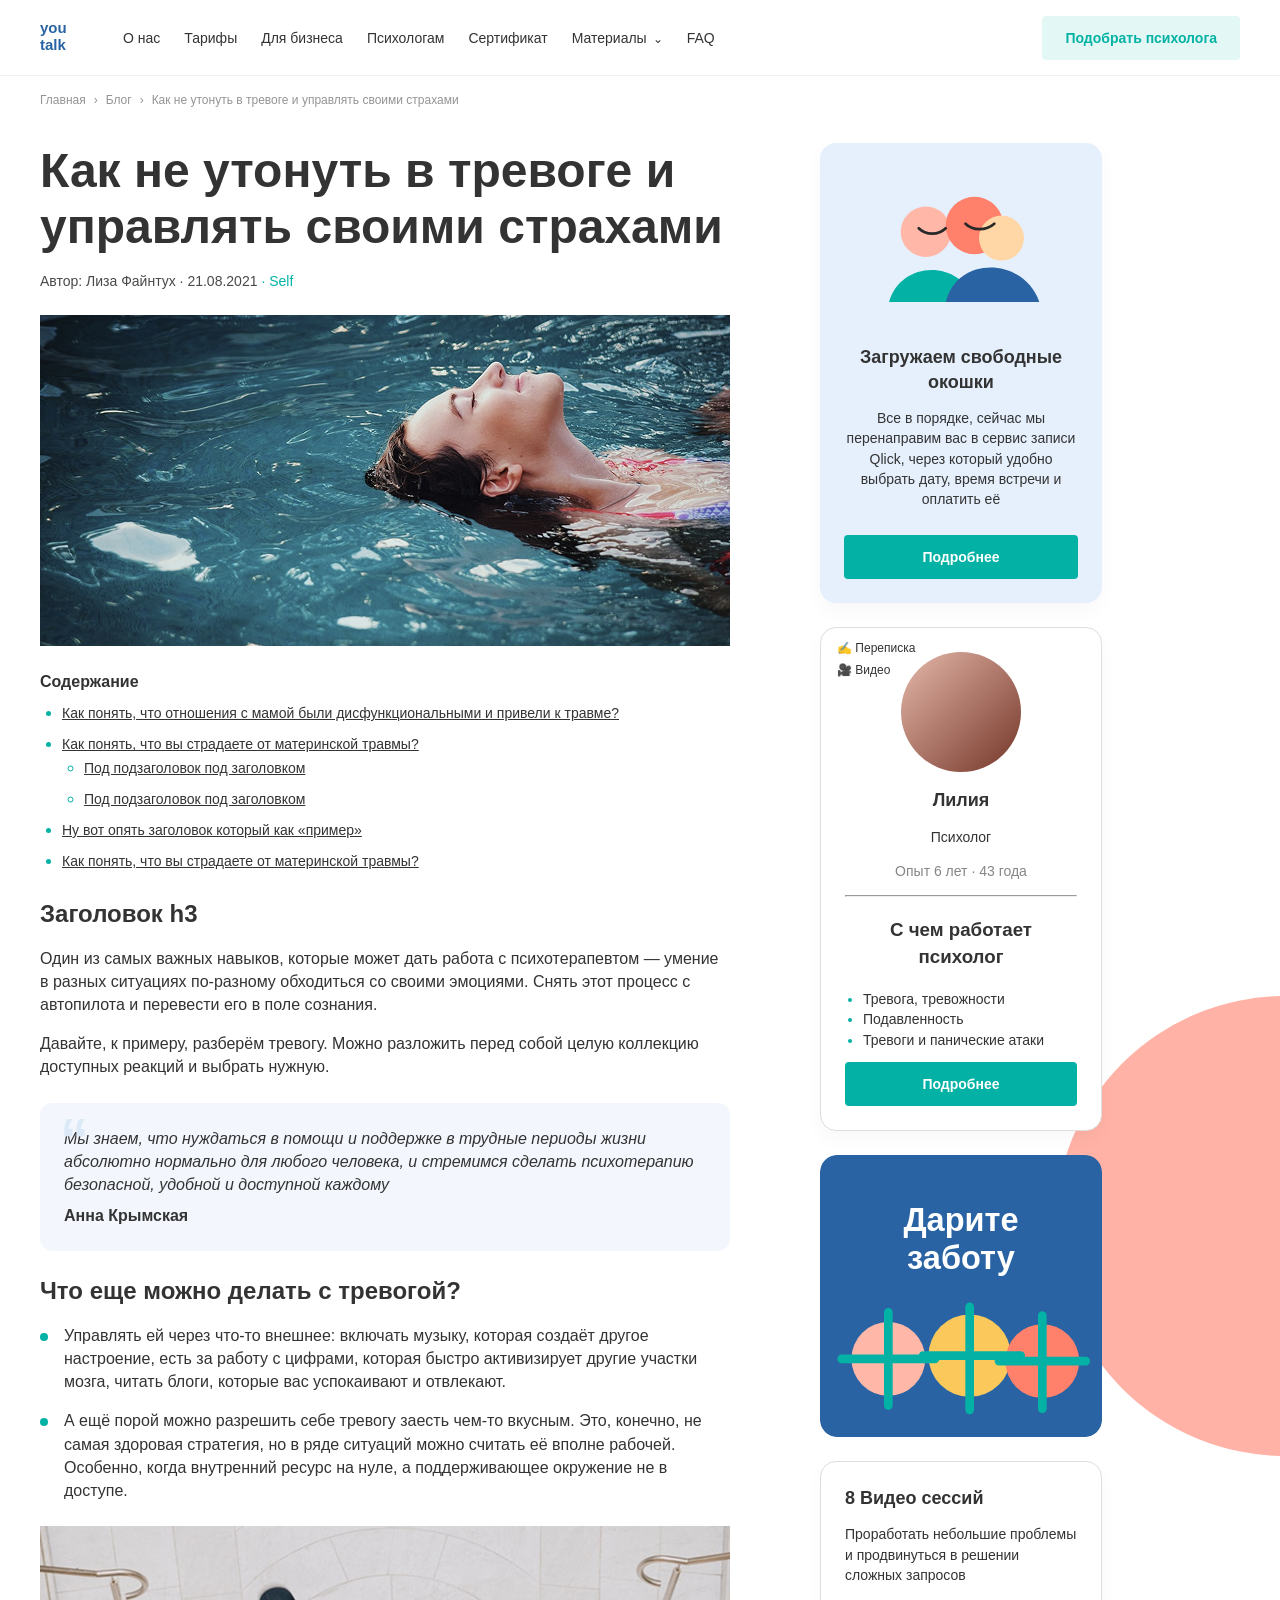
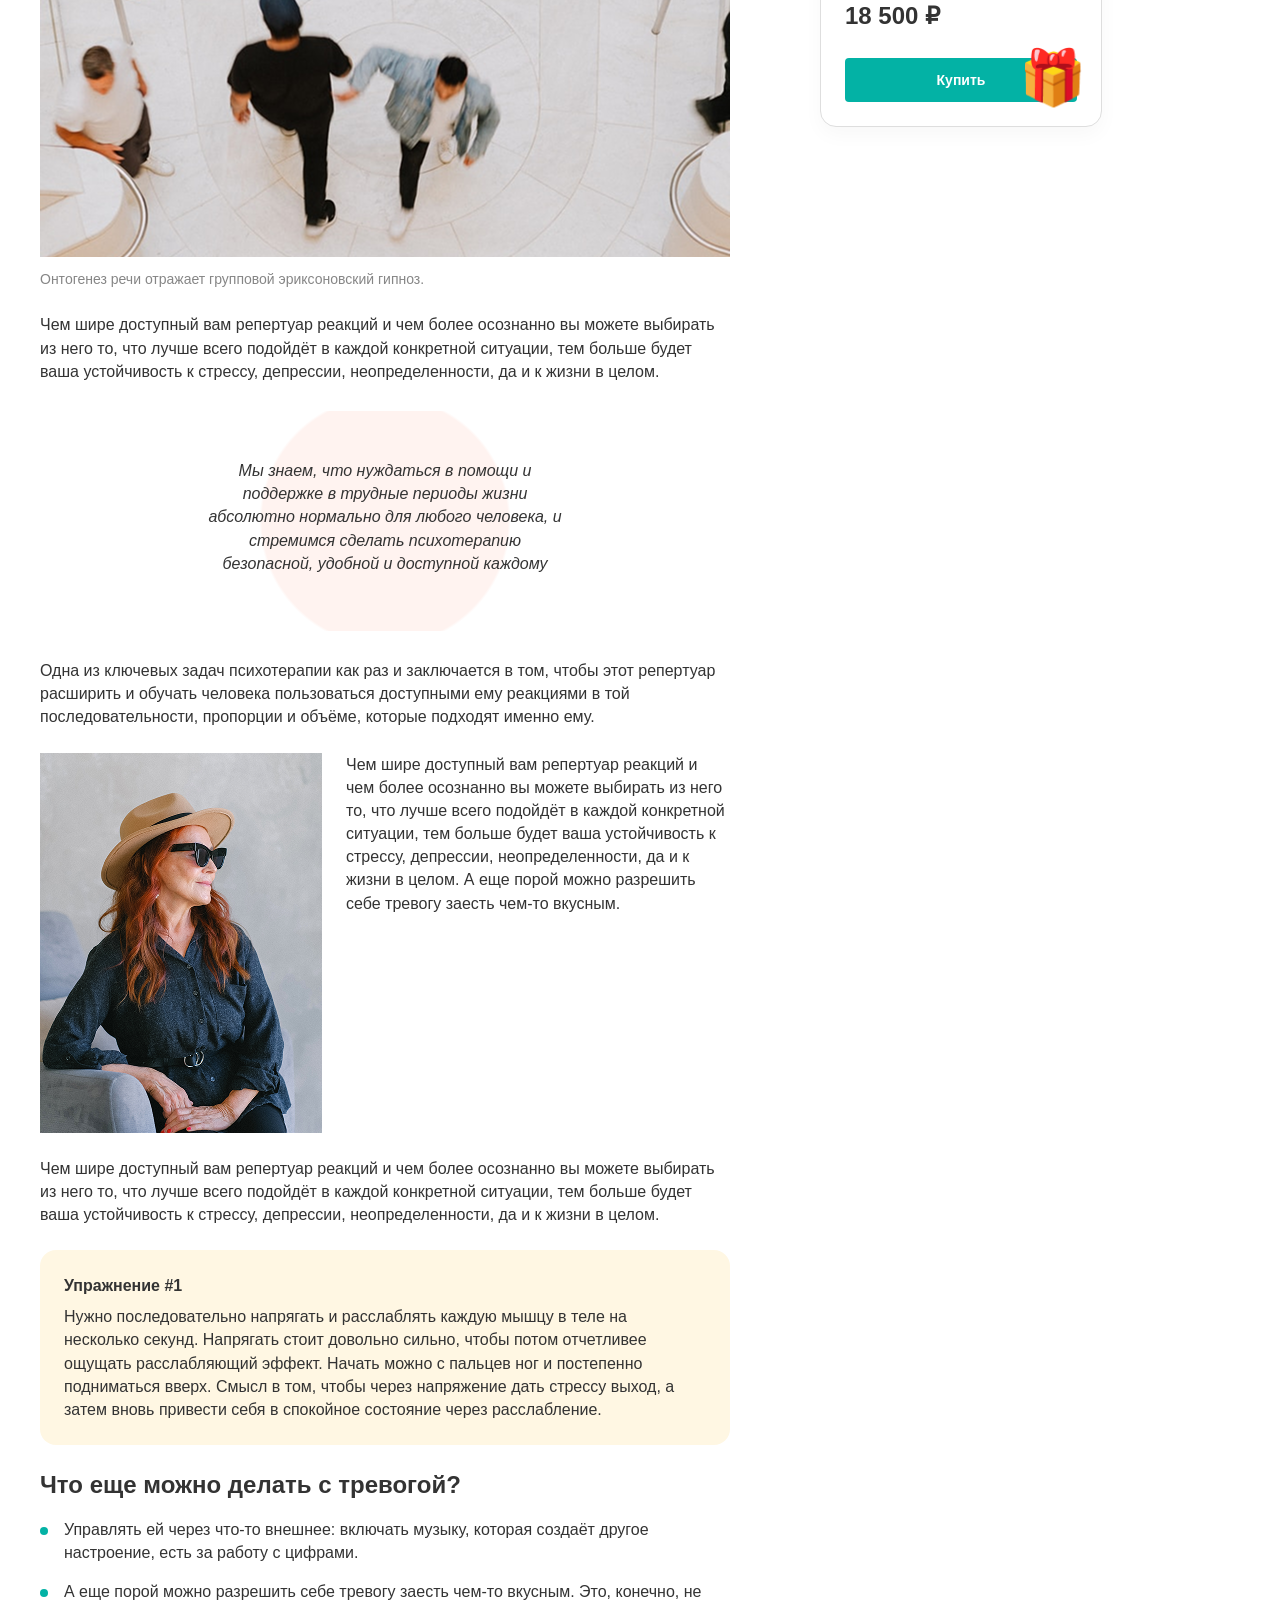
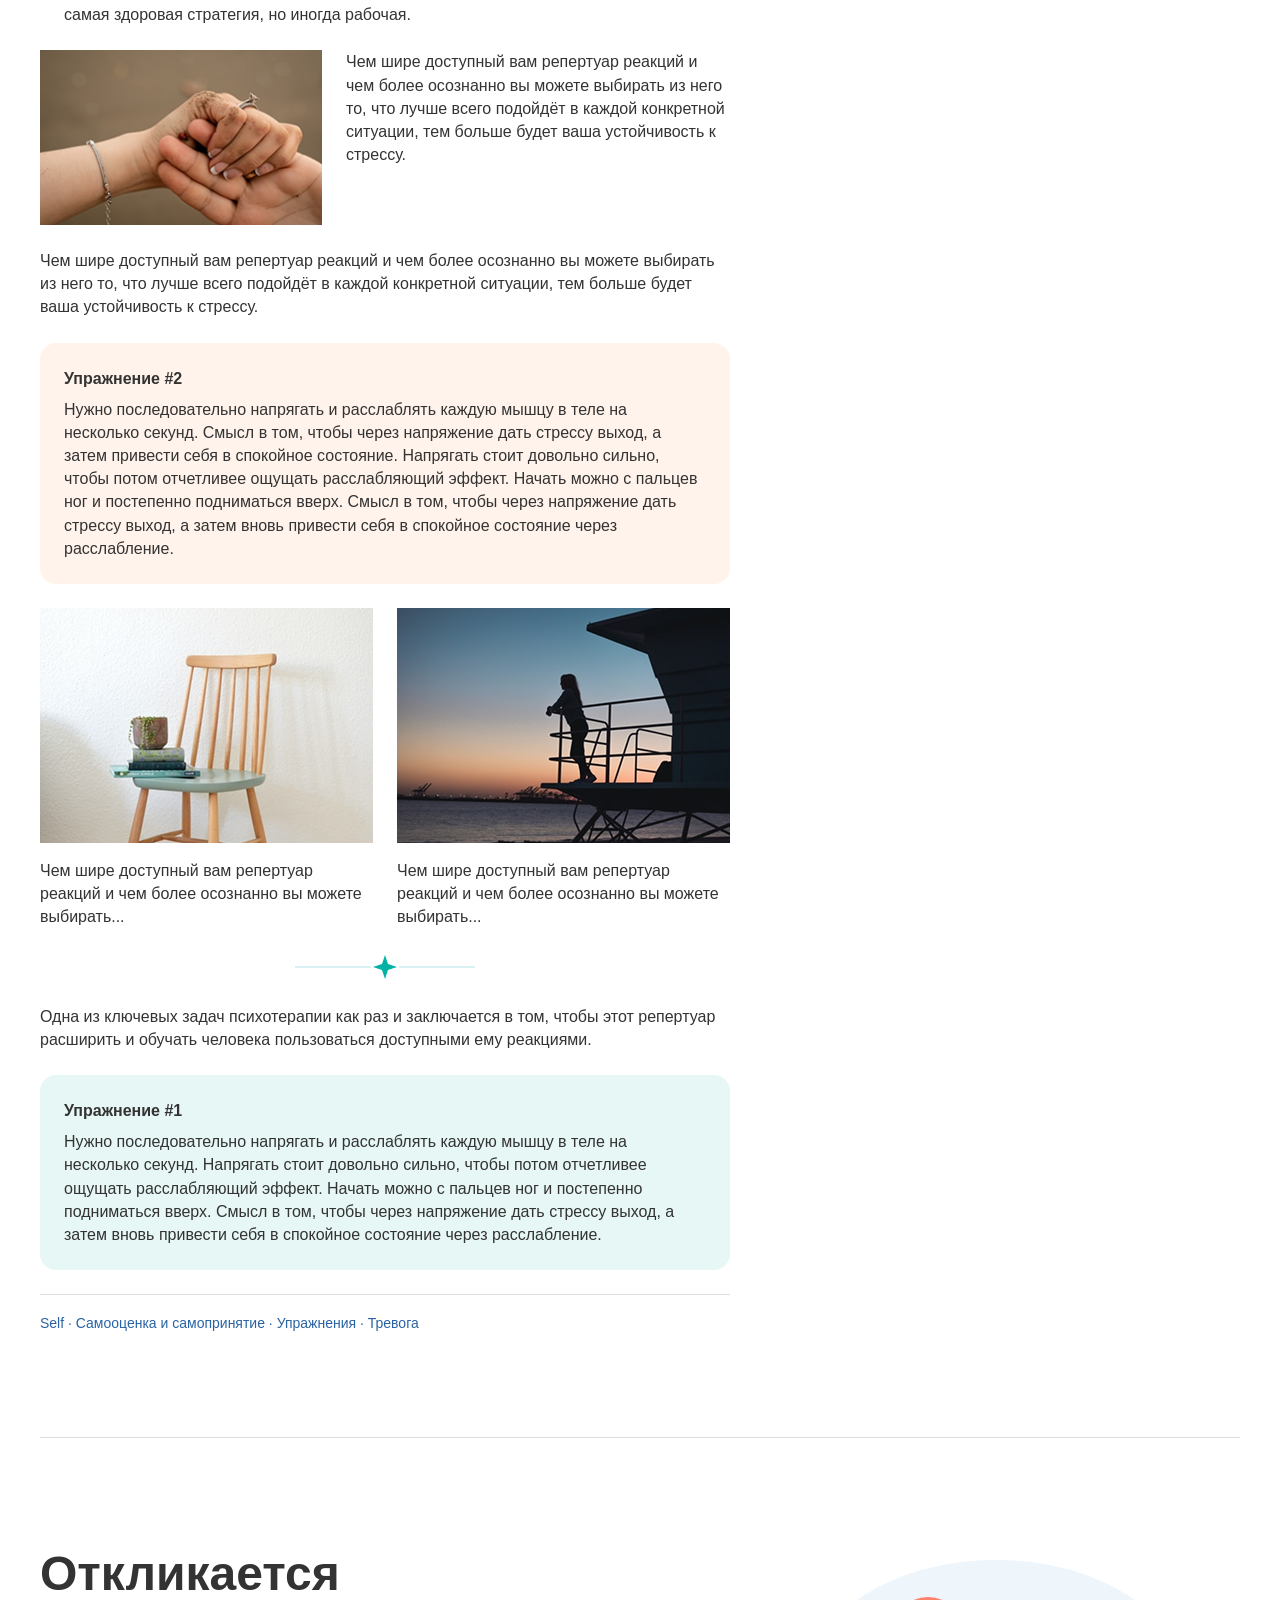
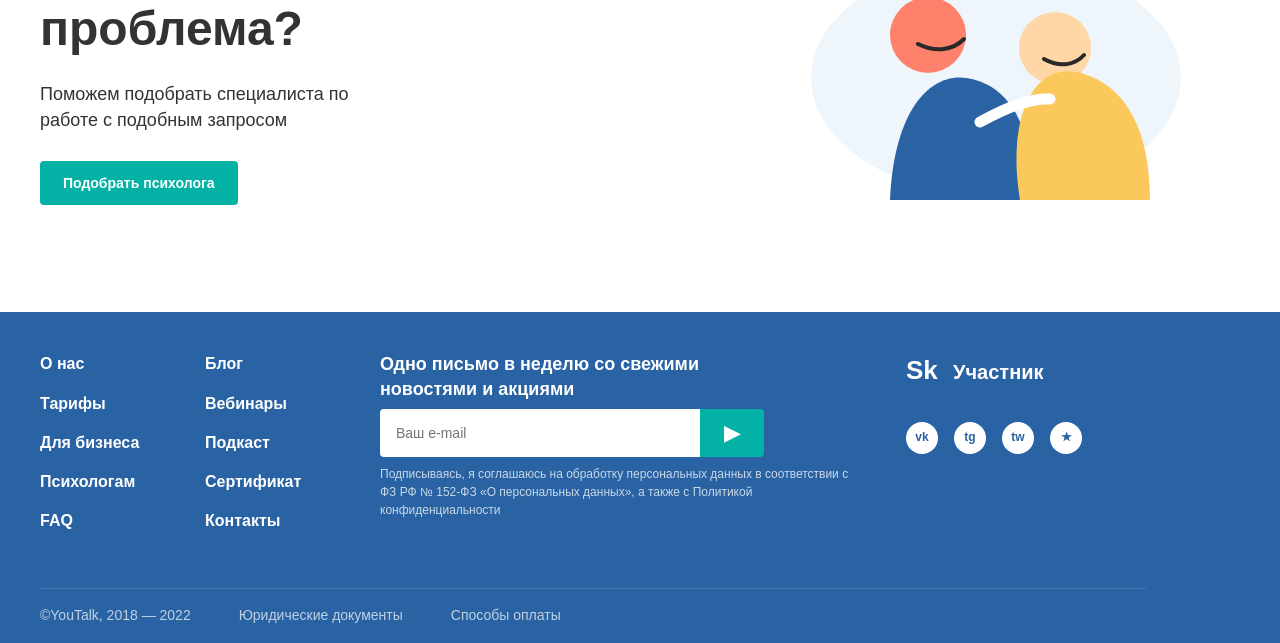
==== article.html @ 29c02474 "working version" ====
<!DOCTYPE html>
<html lang="ru">
<head>
  <meta charset="UTF-8">
  <meta name="viewport" content="width=device-width, initial-scale=1.0">
  <title>Как не утонуть в тревоге — YouTalk</title>
  <link rel="stylesheet" href="css/styles.css">
</head>
<body class="page article-page">
<header class="header">
  <div class="container header__container">
    <a class="header__logo" href="blog.html" aria-label="На главную YouTalk"><img src="assets/icons/logo.svg" alt="YouTalk" width="55" height="38"></a>
    <nav class="header__nav" aria-label="Основная навигация"><ul class="header__list"><li><a class="header__link" href="#">О нас</a></li><li><a class="header__link" href="#">Тарифы</a></li><li><a class="header__link" href="#">Для бизнеса</a></li><li><a class="header__link" href="#">Психологам</a></li><li><a class="header__link" href="#">Сертификат</a></li><li><a class="header__link header__link--drop" href="#">Материалы</a></li><li><a class="header__link" href="#">FAQ</a></li></ul></nav>
    <button class="button button--light header__cta" type="button">Подобрать психолога</button>
    <button class="header__burger" type="button" aria-label="Открыть меню" aria-expanded="false"><span></span></button>
  </div>
</header>

<main class="main article-main">
  <div class="container">
    <nav class="breadcrumbs" aria-label="Хлебные крошки"><a href="blog.html">Главная</a><span>›</span><a href="blog.html">Блог</a><span>›</span><span aria-current="page">Как не утонуть в тревоге и управлять своими страхами</span></nav>
    <div class="article-layout">
      <article class="post">
        <header class="post__header">
          <h1 class="post__title">Как не утонуть в тревоге и управлять своими страхами</h1>
          <p class="post__meta">Автор: Лиза Файнтух · <time datetime="2021-08-21">21.08.2021</time> <span class="post__topic">· Self</span></p>
          <img class="post__hero" src="assets/images/article-water.png" alt="Девушка лежит на воде в бассейне">
        </header>

        <nav class="toc" aria-label="Содержание статьи"><h2 class="toc__title">Содержание</h2><ul class="toc__list"><li><a href="#section-1">Как понять, что отношения с мамой были дисфункциональными и привели к травме?</a></li><li><a href="#section-2">Как понять, что вы страдаете от материнской травмы?</a><ul><li><a href="#section-2">Под подзаголовок под заголовком</a></li><li><a href="#section-2">Под подзаголовок под заголовком</a></li></ul></li><li><a href="#section-3">Ну вот опять заголовок который как «пример»</a></li><li><a href="#section-4">Как понять, что вы страдаете от материнской травмы?</a></li></ul></nav>

        <section class="post__section" id="section-1"><h2>Заголовок h3</h2><p>Один из самых важных навыков, которые может дать работа с психотерапевтом — умение в разных ситуациях по-разному обходиться со своими эмоциями. Снять этот процесс с автопилота и перевести его в поле сознания.</p><p>Давайте, к примеру, разберём тревогу. Можно разложить перед собой целую коллекцию доступных реакций и выбрать нужную.</p><blockquote class="quote quote--blue"><p>Мы знаем, что нуждаться в помощи и поддержке в трудные периоды жизни абсолютно нормально для любого человека, и стремимся сделать психотерапию безопасной, удобной и доступной каждому</p><cite>Анна Крымская</cite></blockquote></section>

        <section class="post__section" id="section-2"><h2>Что еще можно делать с тревогой?</h2><ul class="post__list"><li>Управлять ей через что-то внешнее: включать музыку, которая создаёт другое настроение, есть за работу с цифрами, которая быстро активизирует другие участки мозга, читать блоги, которые вас успокаивают и отвлекают.</li><li>А ещё порой можно разрешить себе тревогу заесть чем-то вкусным. Это, конечно, не самая здоровая стратегия, но в ряде ситуаций можно считать её вполне рабочей. Особенно, когда внутренний ресурс на нуле, а поддерживающее окружение не в доступе.</li></ul><figure class="post__figure"><img src="assets/images/article-people.png" alt="Люди в светлом помещении вид сверху"><figcaption>Онтогенез речи отражает групповой эриксоновский гипноз.</figcaption></figure><p>Чем шире доступный вам репертуар реакций и чем более осознанно вы можете выбирать из него то, что лучше всего подойдёт в каждой конкретной ситуации, тем больше будет ваша устойчивость к стрессу, депрессии, неопределенности, да и к жизни в целом.</p><blockquote class="quote quote--circle"><p>Мы знаем, что нуждаться в помощи и поддержке в трудные периоды жизни абсолютно нормально для любого человека, и стремимся сделать психотерапию безопасной, удобной и доступной каждому</p></blockquote></section>

        <section class="post__section" id="section-3"><p>Одна из ключевых задач психотерапии как раз и заключается в том, чтобы этот репертуар расширить и обучать человека пользоваться доступными ему реакциями в той последовательности, пропорции и объёме, которые подходят именно ему.</p><div class="post__media"><img src="assets/images/article-woman.png" alt="Женщина в шляпе сидит на диване"><p>Чем шире доступный вам репертуар реакций и чем более осознанно вы можете выбирать из него то, что лучше всего подойдёт в каждой конкретной ситуации, тем больше будет ваша устойчивость к стрессу, депрессии, неопределенности, да и к жизни в целом. А еще порой можно разрешить себе тревогу заесть чем-то вкусным.</p></div><p>Чем шире доступный вам репертуар реакций и чем более осознанно вы можете выбирать из него то, что лучше всего подойдёт в каждой конкретной ситуации, тем больше будет ваша устойчивость к стрессу, депрессии, неопределенности, да и к жизни в целом.</p><section class="exercise exercise--yellow"><h3>Упражнение #1</h3><p>Нужно последовательно напрягать и расслаблять каждую мышцу в теле на несколько секунд. Напрягать стоит довольно сильно, чтобы потом отчетливее ощущать расслабляющий эффект. Начать можно с пальцев ног и постепенно подниматься вверх. Смысл в том, чтобы через напряжение дать стрессу выход, а затем вновь привести себя в спокойное состояние через расслабление.</p></section></section>

        <section class="post__section" id="section-4"><h2>Что еще можно делать с тревогой?</h2><ul class="post__list"><li>Управлять ей через что-то внешнее: включать музыку, которая создаёт другое настроение, есть за работу с цифрами.</li><li>А еще порой можно разрешить себе тревогу заесть чем-то вкусным. Это, конечно, не самая здоровая стратегия, но иногда рабочая.</li></ul><div class="post__media"><img src="assets/images/article-hands.png" alt="Руки лежат одна на другой"><p>Чем шире доступный вам репертуар реакций и чем более осознанно вы можете выбирать из него то, что лучше всего подойдёт в каждой конкретной ситуации, тем больше будет ваша устойчивость к стрессу.</p></div><p>Чем шире доступный вам репертуар реакций и чем более осознанно вы можете выбирать из него то, что лучше всего подойдёт в каждой конкретной ситуации, тем больше будет ваша устойчивость к стрессу.</p><section class="exercise exercise--pink"><h3>Упражнение #2</h3><p>Нужно последовательно напрягать и расслаблять каждую мышцу в теле на несколько секунд. Смысл в том, чтобы через напряжение дать стрессу выход, а затем привести себя в спокойное состояние. Напрягать стоит довольно сильно, чтобы потом отчетливее ощущать расслабляющий эффект. Начать можно с пальцев ног и постепенно подниматься вверх. Смысл в том, чтобы через напряжение дать стрессу выход, а затем вновь привести себя в спокойное состояние через расслабление.</p></section><div class="post__columns"><figure><img src="assets/images/article-chair.png" alt="Стул с книгами"><figcaption>Чем шире доступный вам репертуар реакций и чем более осознанно вы можете выбирать...</figcaption></figure><figure><img src="assets/images/article-sunset.png" alt="Силуэт человека на закате"><figcaption>Чем шире доступный вам репертуар реакций и чем более осознанно вы можете выбирать...</figcaption></figure></div><div class="post__spark"><img src="assets/icons/spark.svg" alt="" aria-hidden="true"></div><p>Одна из ключевых задач психотерапии как раз и заключается в том, чтобы этот репертуар расширить и обучать человека пользоваться доступными ему реакциями.</p><section class="exercise exercise--green"><h3>Упражнение #1</h3><p>Нужно последовательно напрягать и расслаблять каждую мышцу в теле на несколько секунд. Напрягать стоит довольно сильно, чтобы потом отчетливее ощущать расслабляющий эффект. Начать можно с пальцев ног и постепенно подниматься вверх. Смысл в том, чтобы через напряжение дать стрессу выход, а затем вновь привести себя в спокойное состояние через расслабление.</p></section><div class="post__tags"><a href="#">Self</a> · <a href="#">Самооценка и самопринятие</a> · <a href="#">Упражнения</a> · <a href="#">Тревога</a></div></section>
      </article>

      <aside class="sidebar" aria-label="Дополнительная информация">
        <section class="side-card side-card--center"><img src="assets/images/aside-family.svg" alt="Иллюстрация людей"><h2>Загружаем свободные окошки</h2><p>Все в порядке, сейчас мы перенаправим вас в сервис записи Qlick, через который удобно выбрать дату, время встречи и оплатить её</p><button class="button button--primary" type="button">Подробнее</button></section>
        <section class="side-card psychologist"><span class="psychologist__badge">✍ Переписка</span><span class="psychologist__badge">🎥 Видео</span><div class="psychologist__avatar"></div><h2>Лилия</h2><p>Психолог</p><p class="psychologist__exp">Опыт 6 лет · 43 года</p><hr><h3>С чем работает психолог</h3><ul><li>Тревога, тревожности</li><li>Подавленность</li><li>Тревоги и панические атаки</li></ul><button class="button button--primary" type="button">Подробнее</button></section>
        <img class="sidebar__banner" src="assets/images/gift.svg" alt="Дарите заботу">
        <section class="side-card slots"><h2>8 Видео сессий</h2><p>Проработать небольшие проблемы и продвинуться в решении сложных запросов</p><strong>18 500 ₽</strong><button class="button button--primary" type="button">Купить</button></section>
      </aside>
    </div>

    <section class="cta"><div><h2>Откликается проблема?</h2><p>Поможем подобрать специалиста по работе с подобным запросом</p><button class="button button--primary" type="button">Подобрать психолога</button></div><img src="assets/images/problem.svg" alt="Психолог разговаривает с клиентом"></section>
  </div>
</main>

<footer class="footer"><div class="container footer__container"><nav class="footer__nav" aria-label="Навигация в подвале"><ul><li><a href="#">О нас</a></li><li><a href="#">Тарифы</a></li><li><a href="#">Для бизнеса</a></li><li><a href="#">Психологам</a></li><li><a href="#">FAQ</a></li></ul><ul><li><a href="blog.html">Блог</a></li><li><a href="#">Вебинары</a></li><li><a href="#">Подкаст</a></li><li><a href="#">Сертификат</a></li><li><a href="#">Контакты</a></li></ul></nav><section class="footer__subscribe" aria-label="Подписка"><h2>Одно письмо в неделю со свежими новостями и акциями</h2><form class="footer__form"><label class="visually-hidden" for="footer-email">Ваш e-mail</label><input id="footer-email" type="email" placeholder="Ваш e-mail"><button type="submit" aria-label="Подписаться">▶</button></form><p>Подписываясь, я соглашаюсь на обработку персональных данных в соответствии с ФЗ РФ № 152-ФЗ «О персональных данных», а также с Политикой конфиденциальности</p></section><section class="footer__social" aria-label="Социальные сети"><div class="footer__sk">Sk <span>Участник</span></div><div class="footer__icons"><a href="#" aria-label="ВКонтакте">vk</a><a href="#" aria-label="Telegram">tg</a><a href="#" aria-label="Twitter">tw</a><a href="#" aria-label="Дзен">★</a></div></section><div class="footer__bottom"><span>©YouTalk, 2018 — 2022</span><a href="#">Юридические документы</a><a href="#">Способы оплаты</a></div></div></footer>
<script src="js/script.js"></script>
</body>
</html>
---- css/styles.css ----
:root{--primary:#03b2a5;--primary-dark:#02998e;--text:#333;--muted:#868686;--border:#dedede;--light:#f3f7f8;--footer:#2963a3;--white:#fff;--yellow:#fff7e3;--pink:#fff3eb;--green:#e6f7f5;--container:1200px}*{box-sizing:border-box}html{scroll-behavior:smooth}body{margin:0;font-family:Arial,'Helvetica Neue',sans-serif;color:var(--text);background:#fff;line-height:1.45}.page--locked{overflow:hidden}.container{width:min(100% - 64px,var(--container));margin:0 auto}a{color:inherit}img{display:block;max-width:100%}button,a{transition:.2s ease}button:hover,a:hover{cursor:pointer}.button{border:0;border-radius:4px;font-weight:700;font-size:14px;line-height:1;padding:15px 23px;display:inline-flex;align-items:center;justify-content:center}.button--light{background:#e3f7f5;color:var(--primary)}.button--light:hover{background:#d0f1ee}.button--primary{background:var(--primary);color:#fff}.button--primary:hover{background:var(--primary-dark)}.visually-hidden{position:absolute;width:1px;height:1px;padding:0;margin:-1px;overflow:hidden;clip:rect(0,0,0,0);white-space:nowrap;border:0}.header{height:76px;border-bottom:1px solid #eff2f2;background:#fff;position:sticky;top:0;z-index:20}.header__container{height:100%;display:flex;align-items:center;gap:28px}.header__logo{flex:0 0 auto}.header__nav{flex:1}.header__list{display:flex;align-items:center;gap:24px;list-style:none;padding:0;margin:0}.header__link{text-decoration:none;font-size:14px;color:#333;white-space:nowrap}.header__link:hover{color:var(--primary)}.header__link--drop::after{content:'⌄';font-size:12px;margin-left:6px}.header__cta{margin-left:auto}.header__burger{display:none;margin-left:auto;width:36px;height:36px;border:0;background:transparent;position:relative}.header__burger span,.header__burger::before,.header__burger::after{content:'';position:absolute;left:6px;right:6px;height:2px;background:var(--primary);border-radius:2px}.header__burger span{top:17px}.header__burger::before{top:10px}.header__burger::after{bottom:10px}.header__burger--active span{opacity:0}.header__burger--active::before{top:17px;transform:rotate(45deg)}.header__burger--active::after{bottom:17px;transform:rotate(-45deg)}.breadcrumbs{display:flex;align-items:center;gap:8px;font-size:12px;color:#949494;margin:16px 0 34px;white-space:nowrap;overflow:hidden;text-overflow:ellipsis}.breadcrumbs a{text-decoration:none}.breadcrumbs a:hover{color:var(--primary)}.blog-main__title{font-size:48px;line-height:1.15;margin:0 0 28px;color:#333}.filters{display:flex;gap:8px;flex-wrap:wrap;margin-bottom:23px}.filters__button{background:#fff;border:1px solid #c1c5cd;border-radius:24px;padding:7px 9px;font-weight:600;font-size:14px;color:#333;white-space:nowrap}.filters__button:hover,.filters__button--active{border-color:var(--primary);box-shadow:0 0 0 1px var(--primary)}.articles__grid{display:grid;grid-template-columns:repeat(6,1fr);gap:24px}.card{grid-column:span 2;border:1px solid #dedede;border-radius:16px;overflow:hidden;background:#fff;display:flex;flex-direction:column;position:relative;min-height:475px}.card:hover{box-shadow:0 8px 24px rgba(0,0,0,.08);transform:translateY(-2px)}.card--large{grid-column:span 3;min-height:500px}.card__image-link{display:block}.card__image{width:100%;height:260px;object-fit:cover}.card:not(.card--large) .card__image{height:206px}.card__tags{position:absolute;top:8px;left:8px;display:flex;flex-direction:column;align-items:flex-start;gap:8px;z-index:2}.tag{display:inline-flex;border:1px solid #c1c5cd;border-radius:24px;background:rgba(255,255,255,.75);padding:5px 8px;font-size:12px;font-weight:600}.card__body{padding:16px 16px 14px;display:flex;flex-direction:column;flex:1}.card__title{font-size:18px;line-height:1.35;margin:0 0 6px}.card--large .card__title{font-size:20px}.card__title a{text-decoration:none}.card__title a:hover{color:var(--primary)}.card__author{font-size:12px;color:#494949;margin:0 0 8px}.card__text{font-size:14px;margin:0 0 18px}.card__date{margin-top:auto;font-size:12px;color:#868686}.articles__more{display:flex;justify-content:center;margin:56px 0 96px}.footer{background:var(--footer);color:#fff;padding:40px 0 17px}.footer a{color:#fff;text-decoration:none}.footer a:hover{text-decoration:underline}.footer__container{display:grid;grid-template-columns:300px minmax(260px,486px) 240px;gap:40px}.footer__nav{display:grid;grid-template-columns:1fr 1fr;gap:30px}.footer__nav ul{list-style:none;margin:0;padding:0}.footer__nav li{margin-bottom:16px;font-weight:700;font-size:16px}.footer__subscribe h2{font-size:18px;line-height:1.35;margin:0 0 8px;max-width:390px}.footer__form{display:flex;height:48px;max-width:384px;margin-bottom:8px}.footer__form input{flex:1;min-width:0;border:0;border-radius:4px 0 0 4px;padding:0 16px;font-size:14px}.footer__form button{width:64px;border:0;border-radius:0 4px 4px 0;background:var(--primary);color:#fff;font-size:22px}.footer__subscribe p{font-size:12px;line-height:1.5;opacity:.75;margin:0}.footer__sk{font-size:26px;font-weight:700;margin-bottom:32px}.footer__sk span{font-size:20px;margin-left:8px}.footer__icons{display:flex;gap:16px}.footer__icons a{width:32px;height:32px;border-radius:50%;background:#fff;color:var(--footer);display:flex;align-items:center;justify-content:center;font-size:12px;font-weight:700;text-decoration:none}.footer__bottom{grid-column:1/-1;border-top:1px solid rgba(255,255,255,.18);padding-top:16px;display:flex;gap:48px;font-size:14px;opacity:.7}.article-main{position:relative;overflow:hidden}.article-main::after{content:'';position:absolute;right:-235px;top:920px;width:460px;height:460px;border-radius:50%;background:#ff9f8f;opacity:.8;z-index:-1}.article-layout{display:grid;grid-template-columns:minmax(0,690px) 282px;gap:90px;align-items:start}.post__title{font-size:48px;line-height:1.16;margin:0 0 16px}.post__meta{font-size:14px;color:#494949;margin:0 0 24px}.post__topic{color:var(--primary)}.post__hero{width:100%;height:auto;margin-bottom:24px}.toc{margin-bottom:26px}.toc__title{font-size:16px;margin:0 0 8px}.toc__list,.toc__list ul{margin:0;padding-left:22px}.toc__list li{margin-bottom:8px;color:var(--primary)}.toc a{color:#333;text-decoration:underline;font-size:14px}.toc a:hover{color:var(--primary)}.post__section{margin-bottom:24px}.post__section h2{font-size:24px;line-height:1.35;margin:24px 0 16px}.post__section p{font-size:16px;margin:0 0 16px}.post__list{padding:0;margin:0 0 24px;list-style:none}.post__list li{position:relative;padding-left:24px;margin-bottom:16px;font-size:16px}.post__list li::before{content:'';position:absolute;left:0;top:9px;width:8px;height:8px;border-radius:50%;background:var(--primary)}.quote{border:0;border-radius:12px;margin:24px 0;padding:24px}.quote--blue{background:#f3f7fd;position:relative}.quote--blue::before{content:'“';position:absolute;left:20px;top:-6px;color:#dce9f7;font-size:58px;font-weight:700}.quote p{font-style:italic;margin:0 0 8px}.quote cite{font-style:normal;font-weight:700}.quote--circle{width:500px;min-height:220px;margin:28px auto;background:radial-gradient(circle at center,#fff3f0 0 45%,transparent 46%);display:flex;align-items:center;justify-content:center;text-align:center;padding:45px 70px}.quote--circle p{font-size:16px}.post__figure{margin:24px 0}.post__figure img{width:100%}.post__figure figcaption{font-size:14px;color:#868686;margin-top:12px}.post__media{display:grid;grid-template-columns:282px 1fr;gap:24px;align-items:start;margin:24px 0}.post__media img{width:100%;height:auto}.exercise{border-radius:16px;padding:24px;margin:24px 0}.exercise h3{font-size:16px;margin:0 0 8px}.exercise p{margin-bottom:0}.exercise--yellow{background:var(--yellow)}.exercise--pink{background:var(--pink)}.exercise--green{background:var(--green)}.post__columns{display:grid;grid-template-columns:1fr 1fr;gap:24px;margin:24px 0}.post__columns figure{margin:0}.post__columns img{width:100%}.post__columns figcaption{font-size:16px;margin-top:16px}.post__spark{display:flex;justify-content:center;margin:24px 0}.post__tags{border-top:1px solid #dedede;padding:18px 0 32px;font-size:14px;color:#2963a3}.post__tags a{color:#2963a3;text-decoration:none}.sidebar{display:flex;flex-direction:column;gap:24px}.side-card{border:1px solid #dedede;border-radius:16px;padding:24px;background:#fff;box-shadow:0 8px 20px rgba(0,0,0,.03)}.side-card--center{text-align:center;background:#e6f0fd;border:0}.side-card--center img{margin:0 auto 16px}.side-card h2{font-size:18px;line-height:1.35;margin:0 0 8px}.side-card p,.side-card li{font-size:14px}.side-card .button{width:100%;margin-top:12px}.psychologist{text-align:center;position:relative}.psychologist__badge{position:absolute;left:16px;font-size:12px}.psychologist__badge:nth-child(1){top:12px}.psychologist__badge:nth-child(2){top:34px}.psychologist__avatar{width:120px;height:120px;border-radius:50%;margin:0 auto 16px;background:linear-gradient(135deg,#e5b8aa,#743628)}.psychologist ul{text-align:left;padding-left:18px;margin-bottom:0}.psychologist li::marker{color:var(--primary)}.psychologist__exp{color:#868686}.sidebar__banner{width:100%;border-radius:16px}.slots{position:relative;overflow:hidden}.slots::after{content:'🎁';position:absolute;right:15px;bottom:10px;font-size:54px}.slots strong{display:block;font-size:24px;margin:12px 0}.cta{border-top:1px solid #dedede;margin-top:48px;padding:72px 0;display:grid;grid-template-columns:360px 1fr;gap:100px;align-items:center}.cta h2{font-size:48px;line-height:1.16;margin:0 0 24px}.cta p{font-size:18px;margin:0 0 28px}.cta img{justify-self:end;max-width:520px}.article-page .footer{margin-top:0}@media (max-width:1180px){.container{width:min(100% - 64px,960px)}.header__container{gap:18px}.header__list{gap:16px}.header__link{font-size:13px}.articles__grid{gap:24px}.card__image{height:206px}.article-layout{grid-template-columns:minmax(0,690px) 222px;gap:24px}.post__title{font-size:40px}.cta{display:none}.article-main::after{display:none}.footer__container{grid-template-columns:250px 1fr 210px;gap:24px}}@media (max-width:900px){.container{width:min(100% - 40px,728px)}.header{height:72px}.header__nav,.header__cta{display:none}.header__burger{display:block}.header__nav--open{display:block;position:fixed;top:72px;left:0;right:0;background:#fff;border-bottom:1px solid var(--border);box-shadow:0 12px 30px rgba(0,0,0,.08);padding:20px}.header__nav--open .header__list{flex-direction:column;align-items:flex-start}.blog-main__title{font-size:48px}.filters{flex-wrap:nowrap;overflow-x:auto;padding-bottom:4px}.filters::-webkit-scrollbar{display:none}.articles__grid{grid-template-columns:repeat(2,1fr)}.card,.card--large{grid-column:span 1;min-height:475px}.card--large .card__title{font-size:18px}.article-layout{grid-template-columns:1fr}.sidebar{display:grid;grid-template-columns:1fr 1fr;gap:16px}.post__title{font-size:36px}.post__topic,.toc__list ul,.post__tags{display:none}.quote--circle{width:100%}.footer__container{grid-template-columns:1fr 1fr;gap:24px}.footer__subscribe{grid-column:1/-1;grid-row:1}.footer__social{grid-column:1/-1}.footer__bottom{gap:24px;flex-wrap:wrap}}@media (max-width:600px){.container{width:min(100% - 32px,430px)}.header{height:56px}.header__nav--open{top:56px}.breadcrumbs{margin:16px 0 24px}.blog-main__title{font-size:32px}.articles__grid{grid-template-columns:1fr;gap:16px}.card,.card--large{min-height:auto}.card__image,.card:not(.card--large) .card__image{height:206px}.articles__more{margin:28px 0 60px}.post__title{font-size:24px}.post__section h2{font-size:20px}.post__section p,.post__list li{font-size:14px}.toc__list li:nth-child(n+2){display:none}.post__media,.post__columns{grid-template-columns:1fr}.quote{padding:16px}.quote--circle{min-height:auto;background:#fff3f0}.sidebar{grid-template-columns:1fr}.footer{padding-top:32px}.footer__container{grid-template-columns:1fr}.footer__subscribe{grid-row:auto}.footer__nav{gap:48px}.footer__bottom{flex-direction:column;gap:16px}.footer__sk{margin-bottom:16px}}@media (max-width:360px){.container{width:min(100% - 24px,320px)}.card__image,.card:not(.card--large) .card__image{height:170px}.footer__nav{gap:28px}.footer__nav li{font-size:14px}.footer__form button{width:48px}}
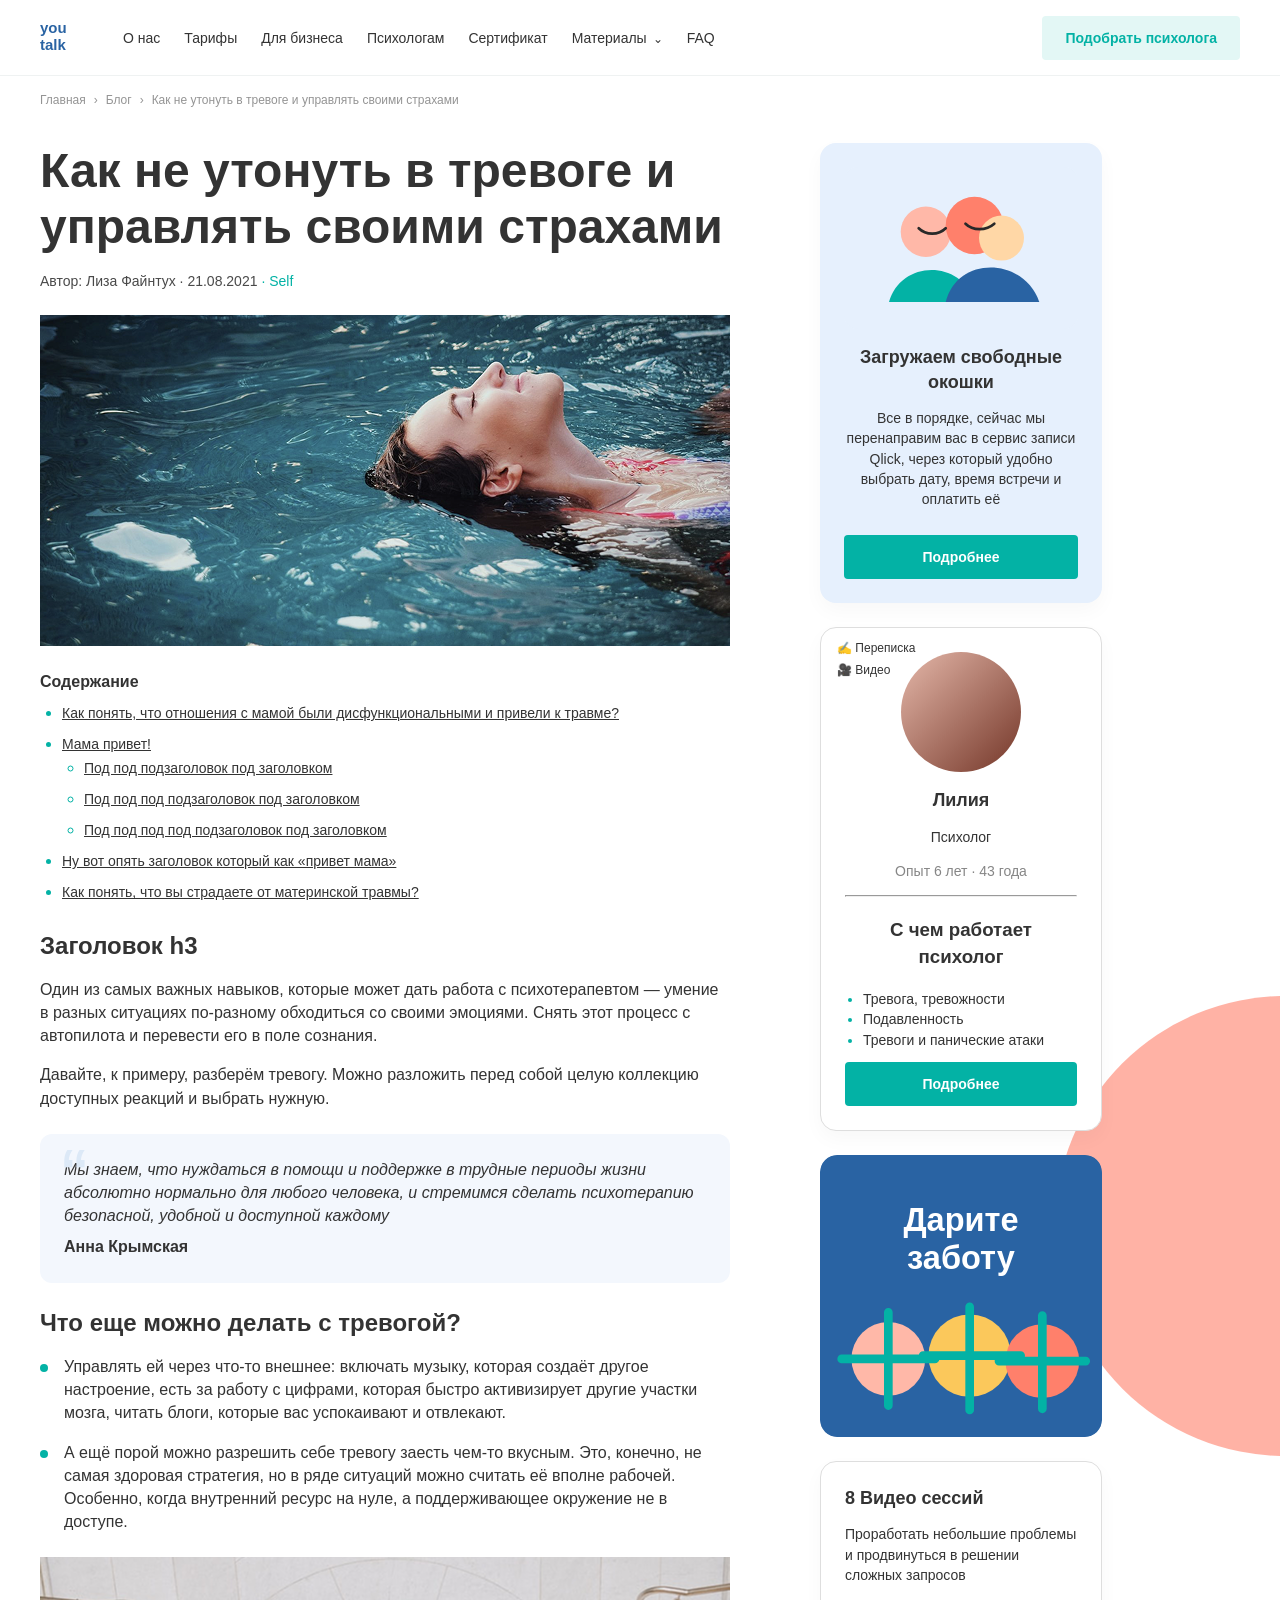
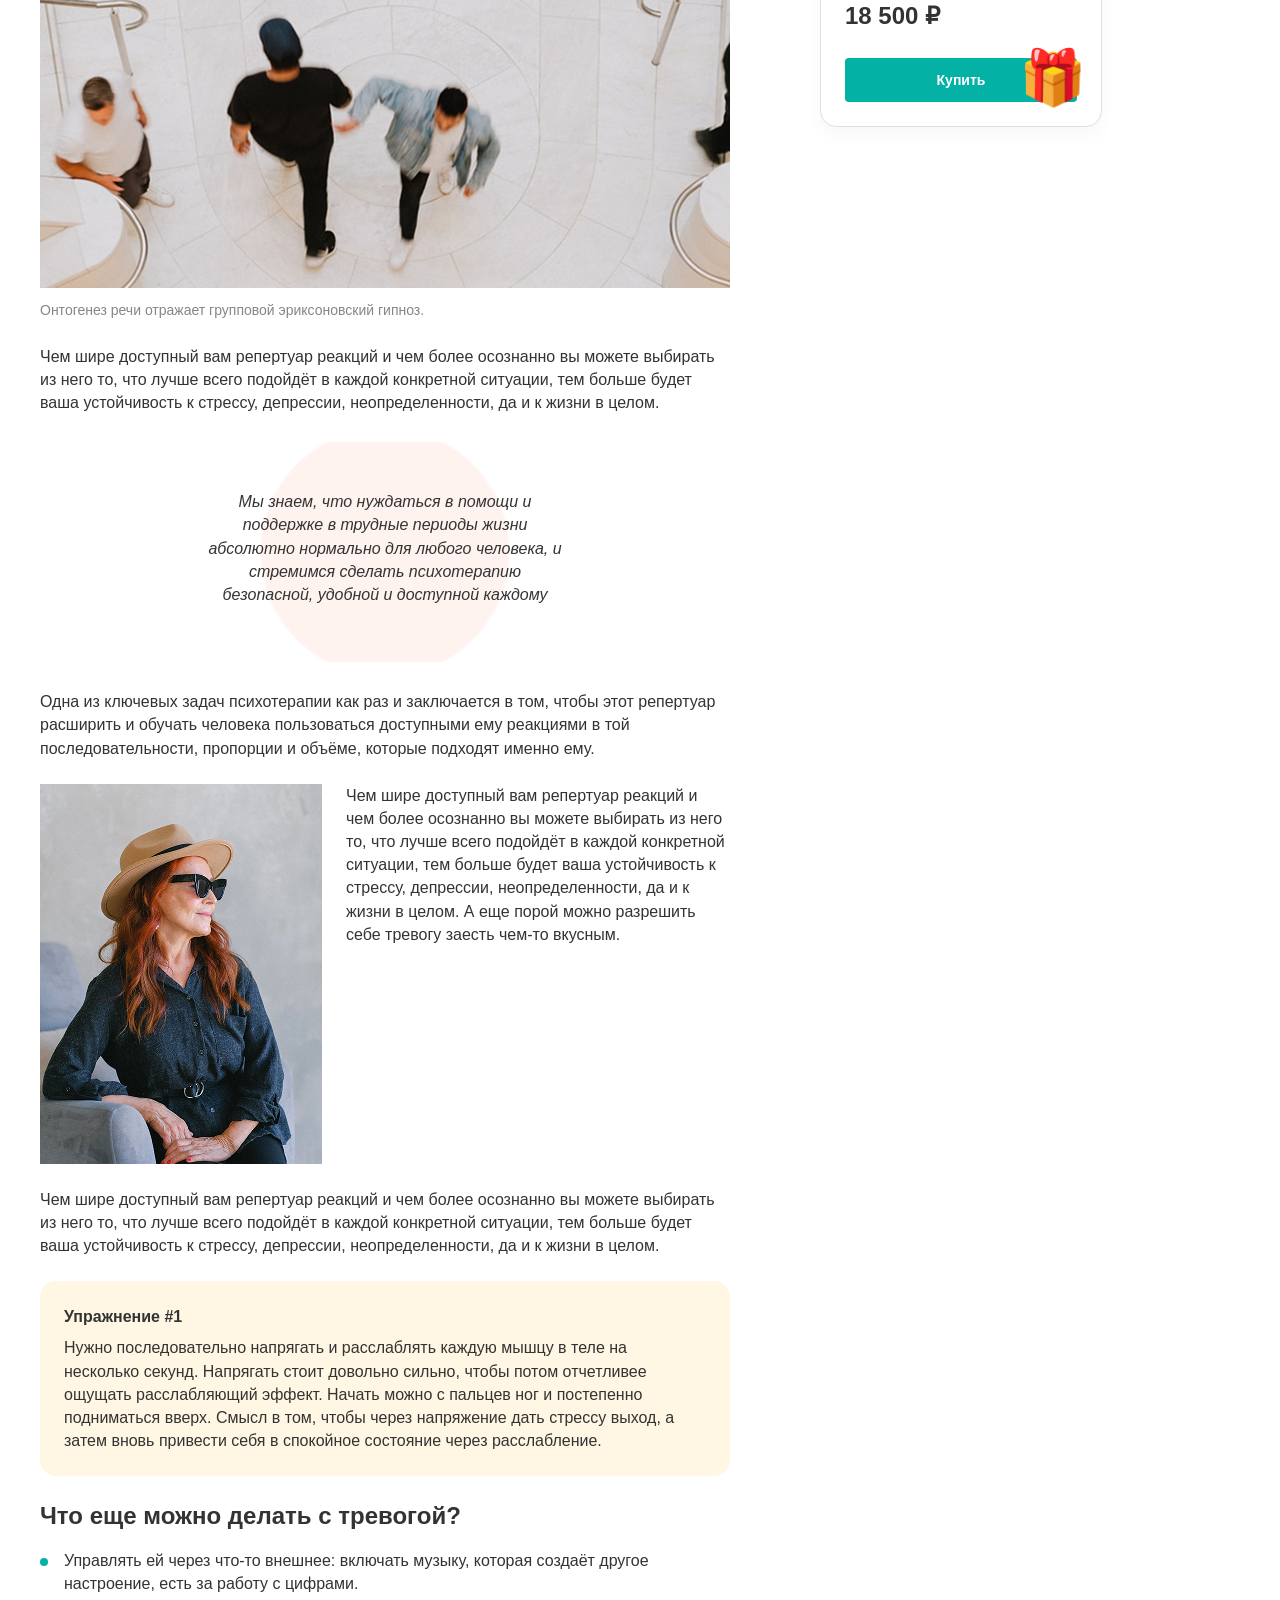
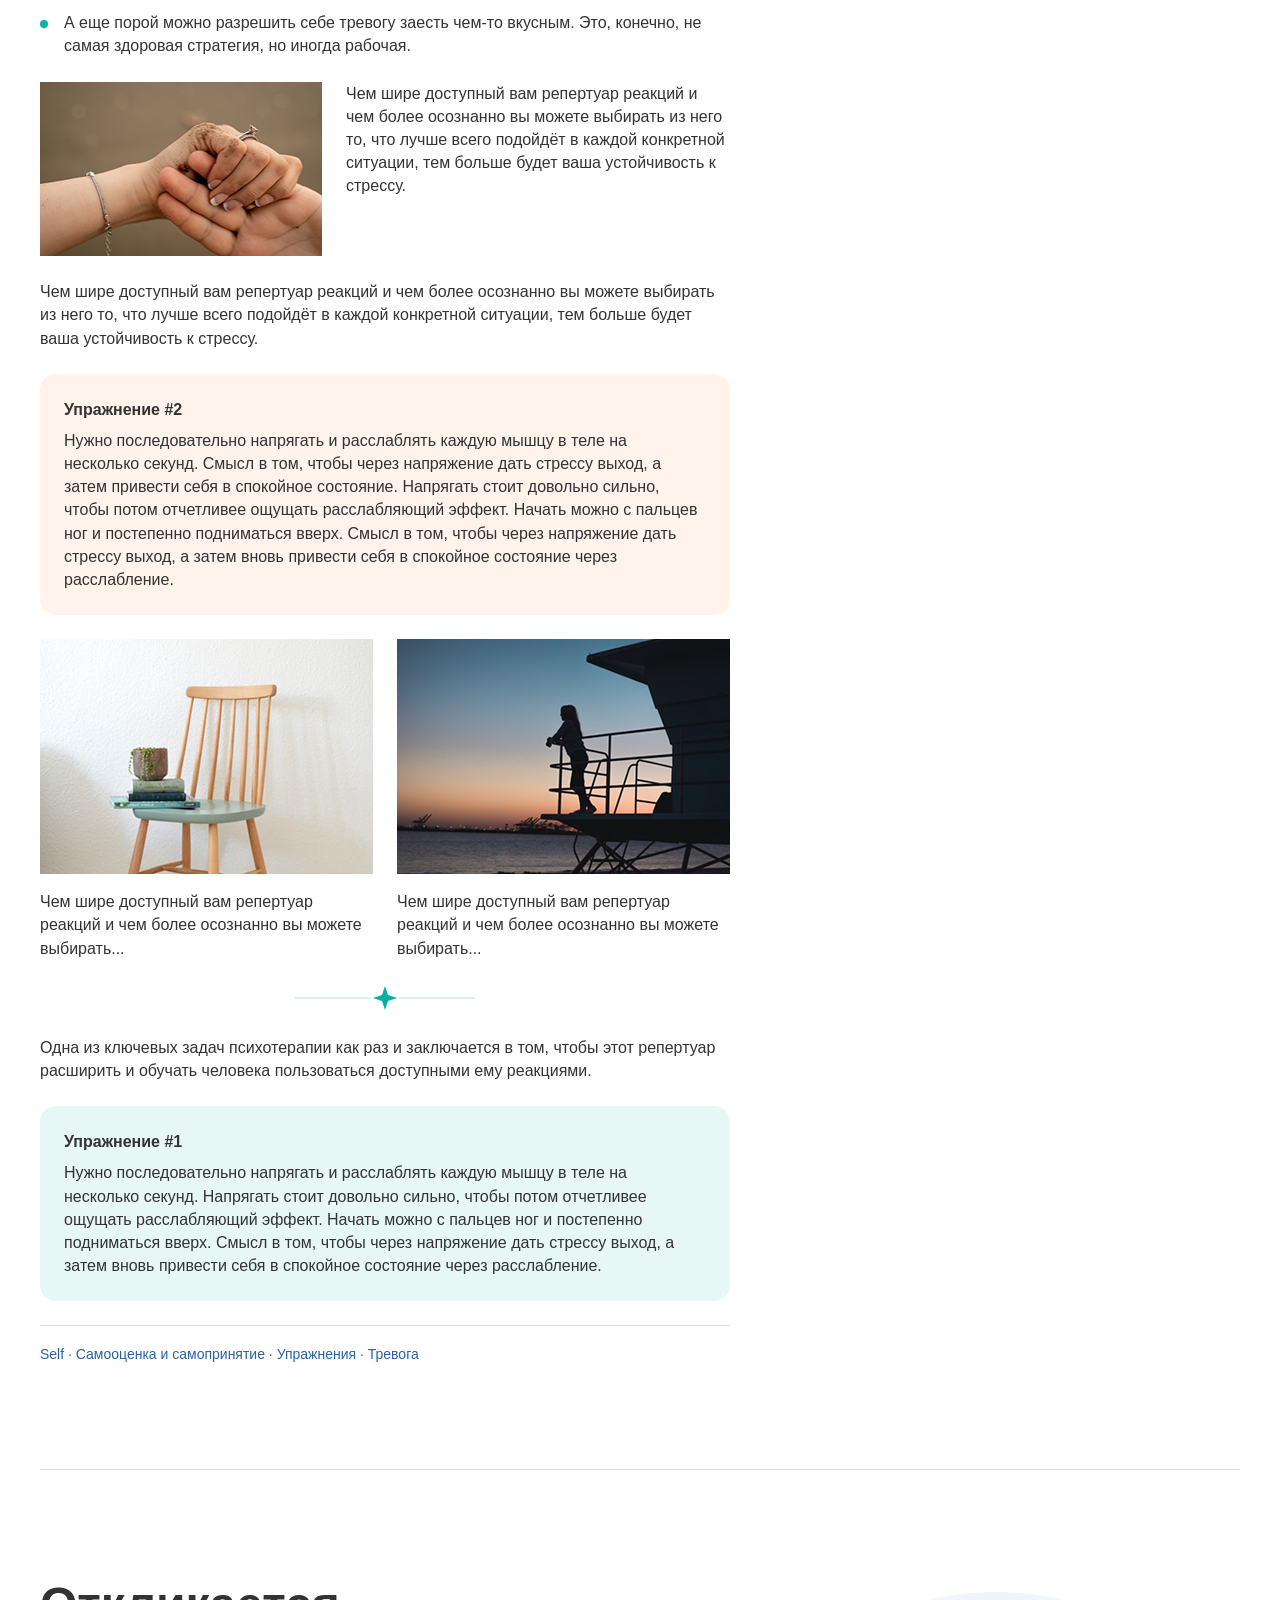
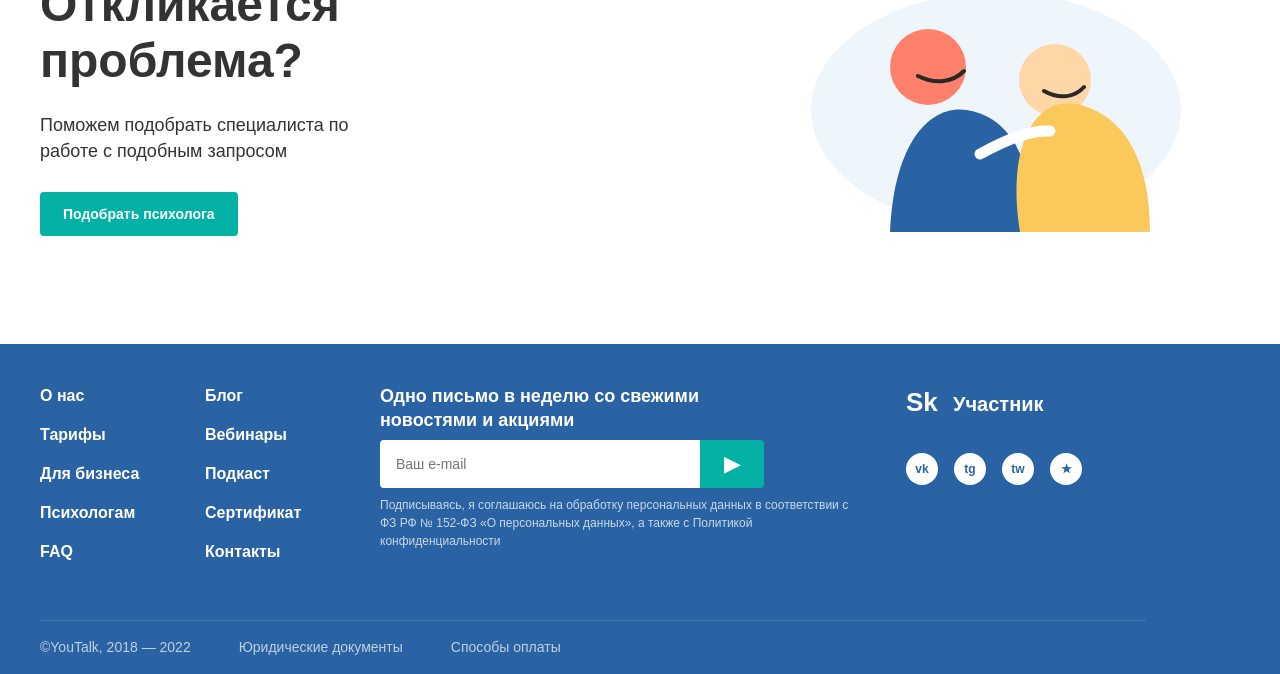
==== commit 885ad755: "minor fixes" ====
--- a/article.html
+++ b/article.html
@@ -27,7 +27,7 @@
           <img class="post__hero" src="assets/images/article-water.png" alt="Девушка лежит на воде в бассейне">
         </header>
 
-        <nav class="toc" aria-label="Содержание статьи"><h2 class="toc__title">Содержание</h2><ul class="toc__list"><li><a href="#section-1">Как понять, что отношения с мамой были дисфункциональными и привели к травме?</a></li><li><a href="#section-2">Как понять, что вы страдаете от материнской травмы?</a><ul><li><a href="#section-2">Под подзаголовок под заголовком</a></li><li><a href="#section-2">Под подзаголовок под заголовком</a></li></ul></li><li><a href="#section-3">Ну вот опять заголовок который как «пример»</a></li><li><a href="#section-4">Как понять, что вы страдаете от материнской травмы?</a></li></ul></nav>
+        <nav class="toc" aria-label="Содержание статьи"><h2 class="toc__title">Содержание</h2><ul class="toc__list"><li><a href="#section-1">Как понять, что отношения с мамой были дисфункциональными и привели к травме?</a></li><li><a href="#section-2">Мама привет!</a><ul><li><a href="#section-2">Под под подзаголовок под заголовком</a></li><li><a href="#section-2">Под под под подзаголовок под заголовком</a></li></li><li><a href="#section-2">Под под под под подзаголовок под заголовком</a></li></ul></li><li><a href="#section-3">Ну вот опять заголовок который как «привет мама»</a></li><li><a href="#section-4">Как понять, что вы страдаете от материнской травмы?</a></li></ul></nav>
 
         <section class="post__section" id="section-1"><h2>Заголовок h3</h2><p>Один из самых важных навыков, которые может дать работа с психотерапевтом — умение в разных ситуациях по-разному обходиться со своими эмоциями. Снять этот процесс с автопилота и перевести его в поле сознания.</p><p>Давайте, к примеру, разберём тревогу. Можно разложить перед собой целую коллекцию доступных реакций и выбрать нужную.</p><blockquote class="quote quote--blue"><p>Мы знаем, что нуждаться в помощи и поддержке в трудные периоды жизни абсолютно нормально для любого человека, и стремимся сделать психотерапию безопасной, удобной и доступной каждому</p><cite>Анна Крымская</cite></blockquote></section>
 
